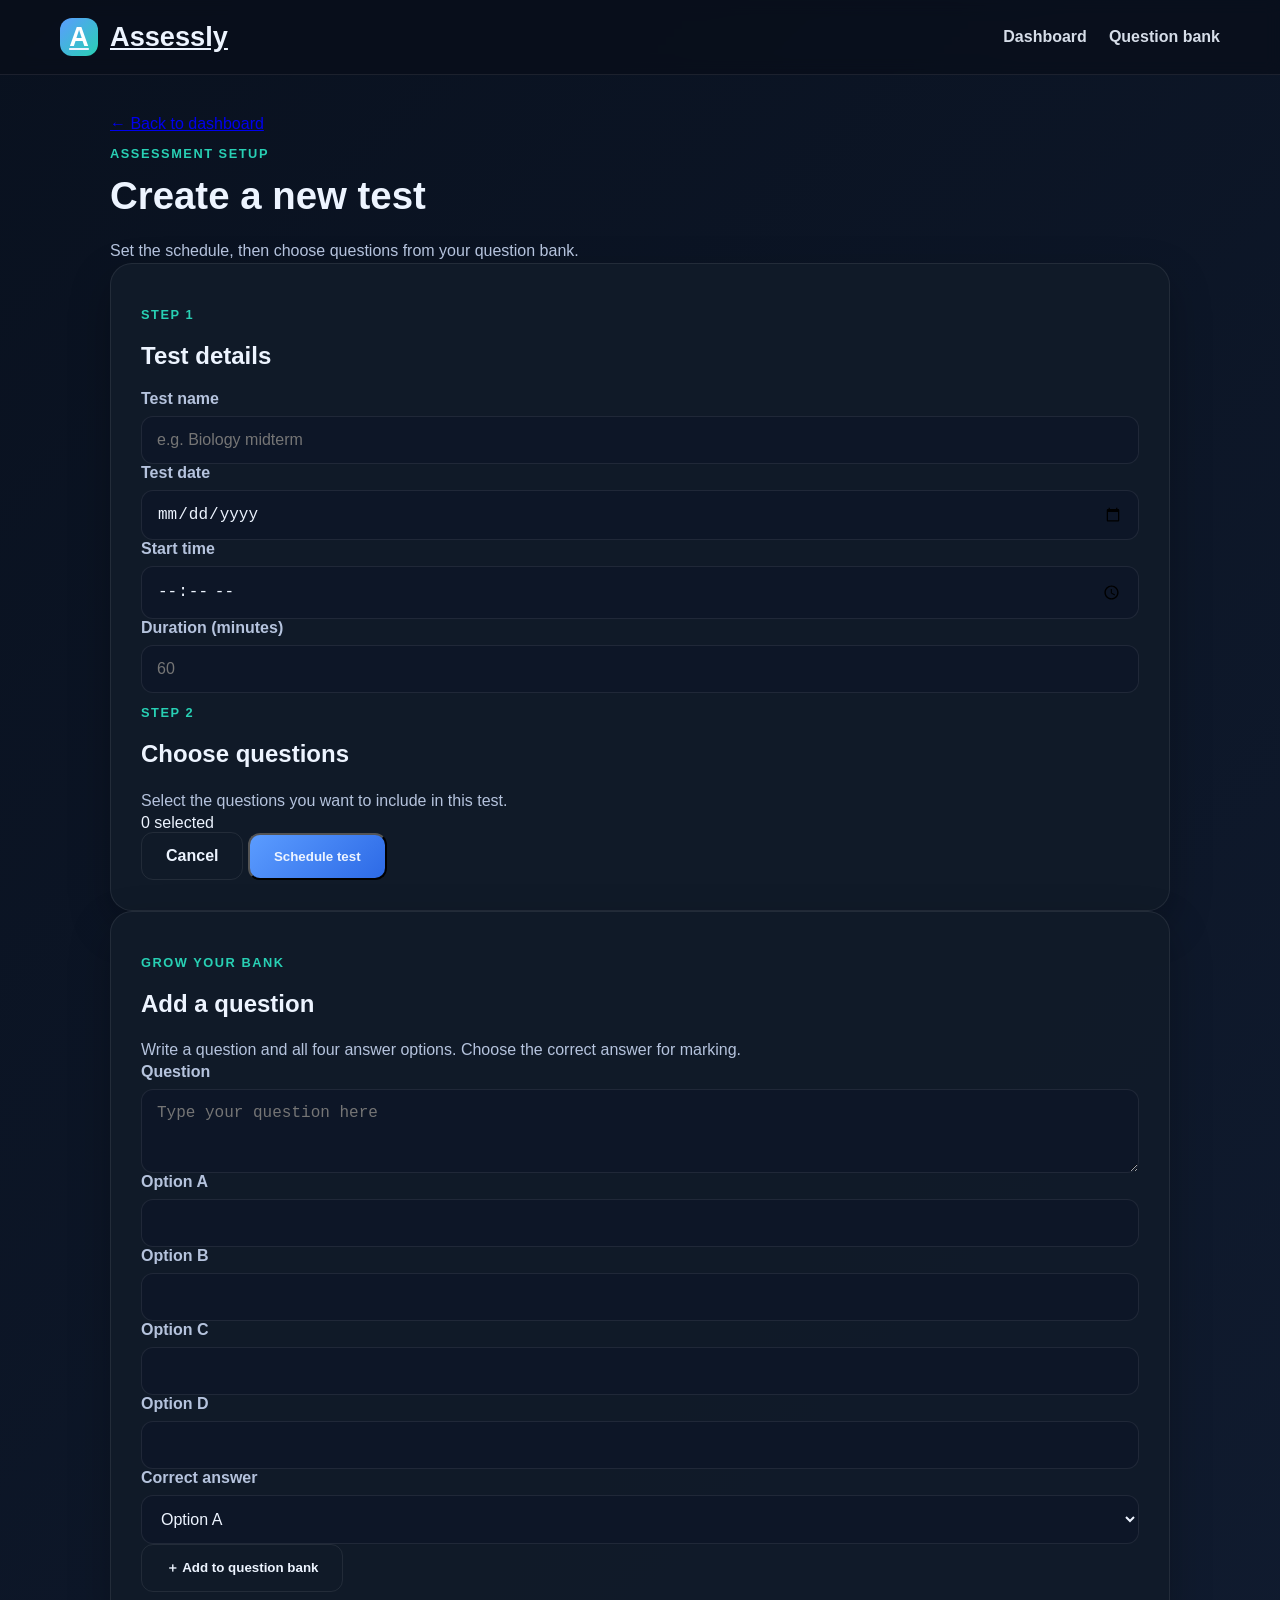
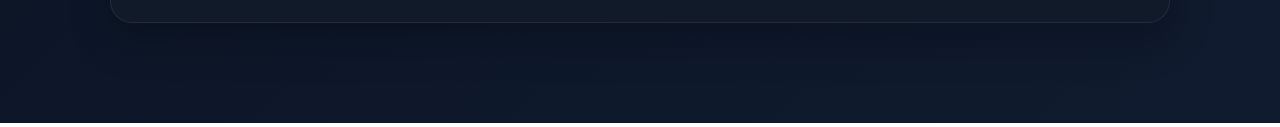
==== pages/create-test.html @ 14f6e6f9 "added scheduler and question bank" ====
<!DOCTYPE html>
<html lang="en">
  <head>
    <meta charset="UTF-8" />
    <meta name="viewport" content="width=device-width, initial-scale=1.0" />
    <title>Create a test | Assessly</title>
    <link rel="stylesheet" href="../style.css" />
    <script src="../script.js" defer></script>
  </head>
  <body data-page="create-test">
    <header class="topbar">
      <a class="brand" href="teacher-dashboard.html">
        <span class="brand-mark" aria-hidden="true">A</span>
        <span>Assessly</span>
      </a>
      <nav aria-label="Main navigation">
        <a href="teacher-dashboard.html">Dashboard</a>
        <a href="create-test.html" aria-current="page">Question bank</a>
      </nav>
    </header>

    <main class="page-shell">
      <a class="back-link" href="teacher-dashboard.html">← Back to dashboard</a>
      <div class="builder-heading">
        <div>
          <p class="eyebrow">Assessment setup</p>
          <h1 class="page-title">Create a new test</h1>
          <p class="muted-copy">Set the schedule, then choose questions from your question bank.</p>
        </div>
      </div>

      <p id="builder-message" class="message" role="status" aria-live="polite"></p>

      <form id="test-form" class="card test-form">
        <section aria-labelledby="schedule-title">
          <div class="section-heading compact-heading">
            <div>
              <p class="eyebrow">Step 1</p>
              <h2 id="schedule-title">Test details</h2>
            </div>
          </div>
          <div class="form-grid">
            <div class="input-group form-span">
              <label for="test-title">Test name</label>
              <input id="test-title" name="title" type="text" placeholder="e.g. Biology midterm" required maxlength="100" />
            </div>
            <div class="input-group">
              <label for="test-date">Test date</label>
              <input id="test-date" name="date" type="date" required />
            </div>
            <div class="input-group">
              <label for="test-time">Start time</label>
              <input id="test-time" name="time" type="time" required />
            </div>
            <div class="input-group">
              <label for="test-duration">Duration (minutes)</label>
              <input id="test-duration" name="duration" type="number" min="1" step="1" placeholder="60" required />
            </div>
          </div>
        </section>

        <section class="bank-section" aria-labelledby="bank-title">
          <div class="section-heading">
            <div>
              <p class="eyebrow">Step 2</p>
              <h2 id="bank-title">Choose questions</h2>
              <p class="muted-copy">Select the questions you want to include in this test.</p>
            </div>
            <span id="selected-count" class="selection-count" aria-live="polite">0 selected</span>
          </div>
          <div id="question-list" class="question-bank"></div>
          <p id="empty-bank" class="empty-state" hidden>Your question bank is empty. Add a question to get started.</p>
        </section>

        <div class="form-actions">
          <a class="btn btn-secondary" href="teacher-dashboard.html">Cancel</a>
          <button class="btn btn-primary" type="submit">Schedule test</button>
        </div>
      </form>

      <section class="card add-question-card" aria-labelledby="add-question-title">
        <div class="section-heading compact-heading">
          <div>
            <p class="eyebrow">Grow your bank</p>
            <h2 id="add-question-title">Add a question</h2>
            <p class="muted-copy">Write a question and all four answer options. Choose the correct answer for marking.</p>
          </div>
        </div>
        <form id="question-form" class="question-form">
          <div class="input-group">
            <label for="question-text">Question</label>
            <textarea id="question-text" name="question" rows="3" required maxlength="500" placeholder="Type your question here"></textarea>
          </div>
          <div class="form-grid option-grid">
            <div class="input-group">
              <label for="option-a">Option A</label>
              <input id="option-a" name="optionA" type="text" required maxlength="200" />
            </div>
            <div class="input-group">
              <label for="option-b">Option B</label>
              <input id="option-b" name="optionB" type="text" required maxlength="200" />
            </div>
            <div class="input-group">
              <label for="option-c">Option C</label>
              <input id="option-c" name="optionC" type="text" required maxlength="200" />
            </div>
            <div class="input-group">
              <label for="option-d">Option D</label>
              <input id="option-d" name="optionD" type="text" required maxlength="200" />
            </div>
          </div>
          <div class="question-form-footer">
            <div class="input-group correct-answer-field">
              <label for="correct-answer">Correct answer</label>
              <select id="correct-answer" name="correctAnswer" required>
                <option value="0">Option A</option>
                <option value="1">Option B</option>
                <option value="2">Option C</option>
                <option value="3">Option D</option>
              </select>
            </div>
            <button class="btn btn-secondary" type="submit">＋ Add to question bank</button>
          </div>
        </form>
      </section>
    </main>
  </body>
</html>
---- style.css ----
:root {
  --bg-1: #09111f;
  --bg-2: #101b2f;
  --panel: #121e30;
  --panel-2: #1c2d47;
  --card: #172842;
  --primary: #5b9cff;
  --primary-dark: #2d6ae6;
  --accent: #28d0b4;
  --text: #edf4ff;
  --muted: #b5c3dd;
  --success: #4ade80;
  --warning: #fbbc05;
  --danger: #ff5f7d;
  --border: rgba(255, 255, 255, 0.08);
  --shadow: rgba(0, 0, 0, 0.25);
}

* {
  box-sizing: border-box;
}

html {
  scroll-behavior: smooth;
}

body {
  margin: 0;
  font-family: Arial, Helvetica, sans-serif;
  background: linear-gradient(135deg, var(--bg-1), var(--bg-2));
  color: var(--text);
}

img {
  max-width: 100%;
  display: block;
}

.topbar {
  display: flex;
  justify-content: space-between;
  align-items: center;
  padding: 18px 60px;
  background: rgba(8, 14, 26, 0.75);
  border-bottom: 1px solid var(--border);
  position: sticky;
  top: 0;
  backdrop-filter: blur(8px);
}

.brand {
  display: flex;
  align-items: center;
  gap: 12px;
  font-size: 1.7rem;
  font-weight: 700;
  color: var(--text);
}

.brand-mark {
  width: 38px;
  height: 38px;
  display: flex;
  align-items: center;
  justify-content: center;
  border-radius: 12px;
  background: linear-gradient(135deg, var(--primary), var(--accent));
  color: white;
  font-weight: bold;
}

nav {
  display: flex;
  gap: 22px;
  flex-wrap: wrap;
}

nav a {
  color: var(--text);
  text-decoration: none;
  font-weight: 600;
  opacity: 0.9;
}

nav a:hover {
  opacity: 1;
  color: var(--accent);
}

.hero {
  max-width: 1200px;
  margin: 0 auto;
  min-height: calc(100vh - 80px);
  display: grid;
  grid-template-columns: 1.25fr 0.75fr;
  gap: 30px;
  align-items: center;
  padding: 60px 40px;
}

.hero-copy {
  padding: 20px 0;
}

.eyebrow {
  color: var(--accent);
  text-transform: uppercase;
  letter-spacing: 0.12em;
  font-size: 0.8rem;
  font-weight: bold;
}

.hero-copy h1 {
  font-size: clamp(2.7rem, 4vw, 5rem);
  margin: 12px 0 20px;
  line-height: 1.08;
}

.lead {
  font-size: 1.08rem;
  color: var(--muted);
  line-height: 1.8;
  max-width: 620px;
}

.cta-row,
.cta-group {
  display: flex;
  gap: 16px;
  flex-wrap: wrap;
  margin-top: 28px;
}

.btn {
  display: inline-block;
  text-decoration: none;
  color: var(--text);
  border-radius: 12px;
  padding: 14px 24px;
  font-weight: 700;
  transition:
    transform 0.2s ease,
    opacity 0.2s ease;
}

.btn:hover {
  transform: translateY(-2px);
  opacity: 0.95;
}

.btn-primary {
  background: linear-gradient(135deg, var(--primary), var(--primary-dark));
}

.btn-secondary {
  background: transparent;
  border: 1px solid var(--border);
}

.feature-list {
  margin-top: 30px;
  display: grid;
  gap: 16px;
}

.feature-list div {
  display: flex;
  align-items: center;
  gap: 12px;
  background: rgba(255, 255, 255, 0.02);
  border: 1px solid var(--border);
  border-radius: 12px;
  padding: 12px 16px;
}

.feature-list span {
  width: 24px;
  height: 24px;
  display: inline-flex;
  align-items: center;
  justify-content: center;
  border-radius: 50%;
  background: rgba(40, 208, 180, 0.12);
  color: var(--accent);
  font-weight: bold;
}

.feature-list p {
  margin: 0;
  color: var(--muted);
}

.hero-panel {
  background: rgba(18, 28, 45, 0.98);
  border: 1px solid var(--border);
  border-radius: 24px;
  padding: 28px;
  box-shadow: 0 20px 40px var(--shadow);
}

.hero-panel h2 {
  margin-top: 0;
  margin-bottom: 22px;
}

.stats-grid {
  display: grid;
  grid-template-columns: repeat(2, minmax(120px, 1fr));
  gap: 18px;
}

.stat-box {
  background: var(--panel-2);
  border: 1px solid var(--border);
  border-radius: 16px;
  padding: 20px 16px;
  display: flex;
  flex-direction: column;
  gap: 6px;
  text-align: center;
}

.stat-box strong {
  color: var(--accent);
  font-size: 1.7rem;
}

.stat-box span {
  color: var(--muted);
}

.page-shell {
  max-width: 1100px;
  margin: 40px auto;
  padding: 0 20px 60px;
}

.card {
  background: rgba(17, 27, 41, 0.98);
  border: 1px solid var(--border);
  border-radius: 22px;
  padding: 30px;
  box-shadow: 0 16px 40px var(--shadow);
}

.page-title {
  margin-top: 0;
  margin-bottom: 20px;
  font-size: clamp(2rem, 3vw, 2.8rem);
}

.form-box {
  max-width: 520px;
  margin: 0 auto;
  display: grid;
  gap: 18px;
}

.input-group {
  display: grid;
  gap: 8px;
}

.input-group label {
  color: var(--muted);
  font-weight: 700;
}

.input-group input,
.input-group select,
textarea {
  width: 100%;
  padding: 14px 15px;
  border-radius: 12px;
  border: 1px solid var(--border);
  background: #0d1627;
  color: var(--text);
  font-size: 1rem;
}

.exam-card {
  display: grid;
  gap: 18px;
}

.question {
  background: var(--panel-2);
  border: 1px solid var(--border);
  border-radius: 16px;
  padding: 18px 20px;
}

.question h3 {
  margin-top: 0;
  margin-bottom: 12px;
  font-size: 1.05rem;
}

.options {
  display: grid;
  gap: 12px;
}

.option {
  display: flex;
  align-items: center;
  gap: 10px;
  background: rgba(255, 255, 255, 0.03);
  border-radius: 12px;
  padding: 10px 12px;
}

.result-box {
  display: flex;
  justify-content: space-between;
  align-items: center;
  gap: 12px;
  background: #1a2d45;
  border: 1px solid var(--border);
  border-radius: 16px;
  padding: 26px 24px;
  margin-top: 24px;
}

.status-pass {
  color: var(--success);
  font-weight: 700;
}

.status-fail {
  color: var(--danger);
  font-weight: 700;
}

@media (max-width: 800px) {
  .topbar {
    padding: 18px 20px;
    flex-direction: column;
    gap: 14px;
  }

  .hero {
    grid-template-columns: 1fr;
    padding: 40px 20px;
  }

  .brand {
    font-size: 1.4rem;
  }
}

.exam-heading {
  display: flex;
  justify-content: space-between;
  align-items: end;
  gap: 24px;
  margin-bottom: 24px;
}

.exam-heading .page-title {
  margin-bottom: 0;
}

.exam-instructions {
  max-width: 390px;
  color: var(--muted);
  line-height: 1.6;
}

.exam-layout {
  display: grid;
  grid-template-columns: minmax(0, 1fr) 260px;
  align-items: start;
  gap: 24px;
}

.exam-card {
  display: grid;
  gap: 18px;
}

.question h2 {
  margin-top: 0;
  margin-bottom: 14px;
  font-size: 1.05rem;
}

.question-sidebar {
  position: sticky;
  top: 24px;
  padding: 22px;
}

.question-sidebar h2 {
  margin: 0;
  font-size: 1.2rem;
}

.attempted-count {
  color: var(--muted);
}

.question-legend {
  display: grid;
  gap: 9px;
  margin: 18px 0;
  color: var(--muted);
  font-size: 0.88rem;
}

.question-legend span {
  display: flex;
  align-items: center;
  gap: 8px;
}

.legend-dot {
  width: 10px;
  height: 10px;
  border-radius: 50%;
  background: #627087;
}

.legend-dot.attempted {
  background: var(--accent);
}

.legend-dot.review {
  background: var(--warning);
}

.question-navigation {
  display: grid;
  grid-template-columns: repeat(4, minmax(36px, 1fr));
  gap: 10px;
}

.question-nav-item {
  display: grid;
  place-items: center;
  min-height: 40px;
  border: 1px solid var(--border);
  border-radius: 10px;
  color: var(--text);
  text-decoration: none;
  font-weight: 700;
  background: var(--panel-2);
}

.question-nav-item.is-attempted {
  background: rgba(40, 208, 180, 0.2);
  border-color: var(--accent);
}

.question-nav-item.is-review {
  box-shadow: inset 0 -3px var(--warning);
}

.finish-button {
  width: 100%;
  margin-top: 22px;
  border: 0;
  cursor: pointer;
  font: inherit;
}

.review-button {
  margin-top: 16px;
  padding: 10px 14px;
  cursor: pointer;
  font: inherit;
}

.review-button[aria-pressed="true"] {
  color: var(--warning);
  border-color: var(--warning);
}

.answer-review {
  display: grid;
  gap: 16px;
  margin-top: 24px;
}

.result-question p {
  color: var(--muted);
  margin: 8px 0;
}

.review-label {
  display: inline-block;
  margin-top: 8px;
  color: var(--warning);
  font-weight: 700;
}

@media (max-width: 800px) {
  .exam-heading {
    display: block;
  }

  .exam-instructions {
    margin-bottom: 0;
  }

  .exam-layout {
    grid-template-columns: 1fr;
  }

  .question-sidebar {
    position: static;
    grid-row: 1;
  }
}

.muted-copy {
  color: var(--muted);
  line-height: 1.6;
  margin: 0;
}

.status-pill {
  border-radius: 999px;
  display: inline-block;
  font-size: 0.8rem;
  font-weight: 700;
  padding: 6px 10px;
  white-space: nowrap;
}

.status-available,
.status-in-progress {
  background: rgba(40, 208, 180, 0.12);
  color: var(--accent);
}

.status-upcoming {
  background: rgba(91, 156, 255, 0.14);
  color: #9dc4ff;
}

.status-completed {
  background: rgba(74, 222, 128, 0.12);
  color: var(--success);
}

.status-expired,
.status-unavailable {
  background: rgba(255, 95, 125, 0.12);
  color: var(--danger);
}

.empty-state {
  background: rgba(255, 255, 255, 0.025);
  border: 1px dashed var(--border);
  border-radius: 14px;
  color: var(--muted);
  margin: 0;
  padding: 22px;
  text-align: center;
}

.message {
  margin: 0 0 16px;
}

.message:empty {
  display: none;
}

.message-error {
  color: var(--danger);
  font-weight: 700;
}

.message-success {
  color: var(--success);
  font-weight: 700;
}

.exam-picker {
  max-width: 860px;
  margin: 40px auto;
}

.exam-picker .page-title {
  margin-bottom: 10px;
}

.portal-list {
  display: grid;
  gap: 12px;
  margin-top: 20px;
}

.portal-entry {
  align-items: center;
  background: rgba(255, 255, 255, 0.025);
  border: 1px solid var(--border);
  border-radius: 14px;
  display: grid;
  gap: 16px;
  grid-template-columns: minmax(0, 1fr) auto auto;
  padding: 16px 18px;
}

.portal-entry h3 {
  font-size: 1rem;
  margin: 0 0 6px;
}

.portal-entry p {
  color: var(--muted);
  line-height: 1.5;
  margin: 0;
}

.portal-entry-action {
  padding: 10px 16px;
  text-align: center;
  white-space: nowrap;
}

.portal-results-section {
  border-top: 1px solid var(--border);
  margin-top: 28px;
  padding-top: 24px;
}

.portal-results-section h2 {
  font-size: 1.25rem;
  margin: 0;
}

.exam-heading {
  align-items: flex-start;
}

.exam-heading-aside {
  display: grid;
  gap: 12px;
  justify-items: end;
  max-width: 360px;
}

.exam-instructions {
  margin: 0;
}

.exam-timer {
  align-items: flex-end;
  background: var(--panel-2);
  border: 1px solid var(--border);
  border-radius: 14px;
  display: flex;
  flex-direction: column;
  min-width: 176px;
  padding: 12px 18px;
}

.timer-label {
  color: var(--muted);
  font-size: 0.8rem;
  font-weight: 700;
}

.exam-timer strong {
  color: var(--accent);
  font-size: 1.55rem;
  font-variant-numeric: tabular-nums;
  letter-spacing: 0.04em;
}

.exam-timer.timer-warning {
  border-color: var(--danger);
}

.exam-timer.timer-warning strong {
  color: var(--danger);
}

.exam-message {
  margin-bottom: 18px;
}

.finish-button:disabled {
  cursor: not-allowed;
  opacity: 0.55;
  transform: none;
}

.result-question h2 {
  margin-top: 0;
  margin-bottom: 14px;
  font-size: 1.05rem;
}

@media (max-width: 800px) {
  .exam-heading-aside {
    align-items: flex-start;
    justify-items: start;
    max-width: none;
    margin-top: 16px;
  }

  .exam-timer {
    align-items: flex-start;
  }

  .portal-entry {
    align-items: flex-start;
    grid-template-columns: minmax(0, 1fr) auto;
  }

  .portal-entry-action {
    grid-column: 1 / -1;
  }
}

@media (max-width: 520px) {
  .exam-picker {
    padding: 22px 18px;
  }

  .portal-entry {
    grid-template-columns: 1fr;
  }

  .portal-entry-action {
    grid-column: auto;
  }
}
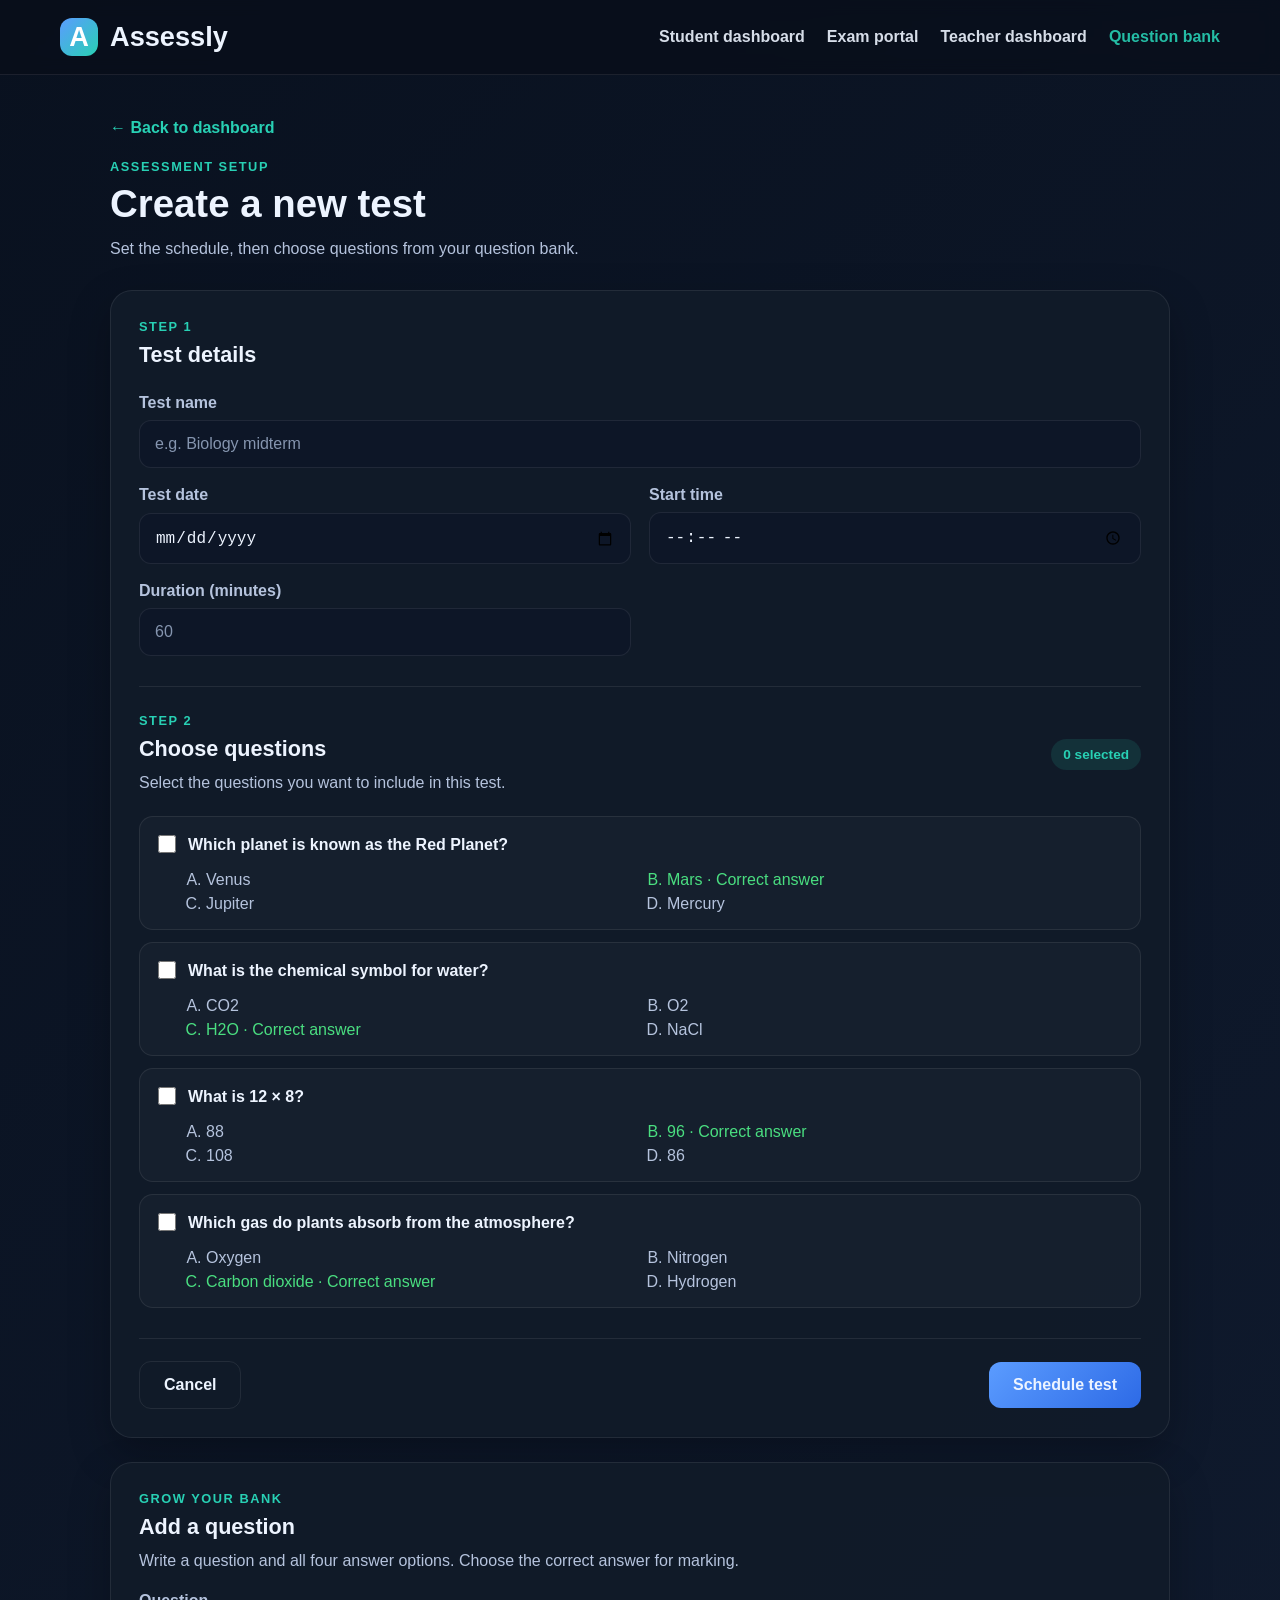
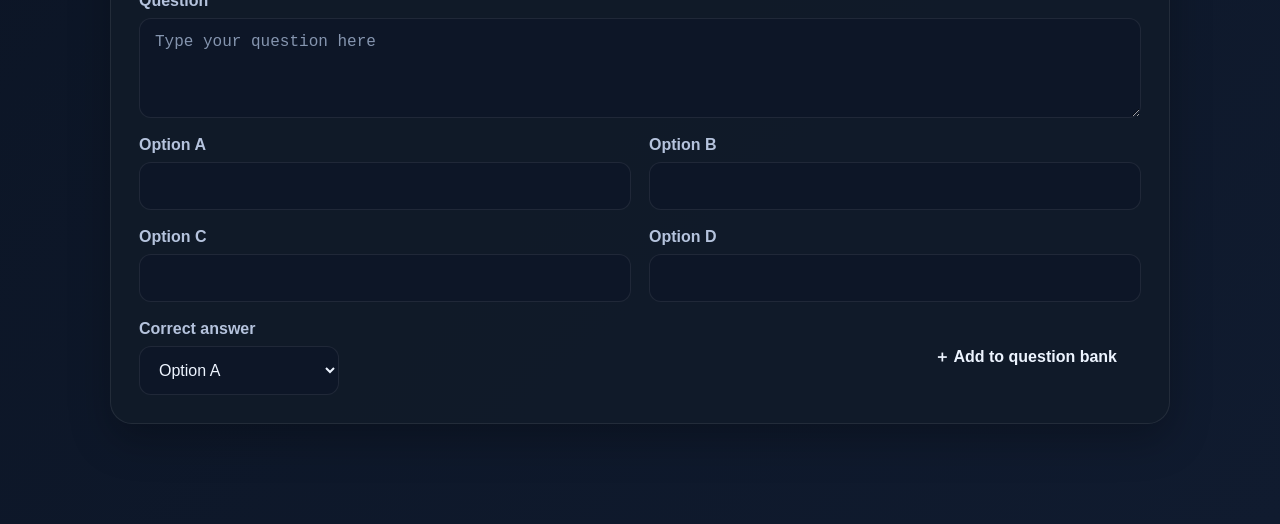
==== commit 9dbd02ff: "navigation:" ====
--- a/pages/create-test.html
+++ b/pages/create-test.html
@@ -4,8 +4,8 @@
     <meta charset="UTF-8" />
     <meta name="viewport" content="width=device-width, initial-scale=1.0" />
     <title>Create a test | Assessly</title>
-    <link rel="stylesheet" href="../style.css" />
-    <script src="../script.js" defer></script>
+    <link rel="stylesheet" href="../teacher.css" />
+    <script src="../teacher.js" defer></script>
   </head>
   <body data-page="create-test">
     <header class="topbar">
@@ -14,7 +14,9 @@
         <span>Assessly</span>
       </a>
       <nav aria-label="Main navigation">
-        <a href="teacher-dashboard.html">Dashboard</a>
+        <a href="student-dashboard.html">Student dashboard</a>
+        <a href="exam.html">Exam portal</a>
+        <a href="teacher-dashboard.html">Teacher dashboard</a>
         <a href="create-test.html" aria-current="page">Question bank</a>
       </nav>
     </header>
--- a/teacher.css
+++ b/teacher.css
@@ -0,0 +1,1121 @@
+:root {
+  --bg-1: #09111f;
+  --bg-2: #101b2f;
+  --panel: #121e30;
+  --panel-2: #1c2d47;
+  --card: #172842;
+  --primary: #5b9cff;
+  --primary-dark: #2d6ae6;
+  --accent: #28d0b4;
+  --text: #edf4ff;
+  --muted: #b5c3dd;
+  --success: #4ade80;
+  --warning: #fbbc05;
+  --danger: #ff5f7d;
+  --border: rgba(255, 255, 255, 0.08);
+  --shadow: rgba(0, 0, 0, 0.25);
+}
+
+* {
+  box-sizing: border-box;
+}
+
+html {
+  scroll-behavior: smooth;
+}
+
+body {
+  margin: 0;
+  font-family: Arial, Helvetica, sans-serif;
+  background: linear-gradient(135deg, var(--bg-1), var(--bg-2));
+  color: var(--text);
+}
+
+img {
+  max-width: 100%;
+  display: block;
+}
+
+.topbar {
+  display: flex;
+  justify-content: space-between;
+  align-items: center;
+  padding: 18px 60px;
+  background: rgba(8, 14, 26, 0.75);
+  border-bottom: 1px solid var(--border);
+  position: sticky;
+  top: 0;
+  backdrop-filter: blur(8px);
+}
+
+.brand {
+  display: flex;
+  align-items: center;
+  gap: 12px;
+  font-size: 1.7rem;
+  font-weight: 700;
+  color: var(--text);
+}
+
+.brand-mark {
+  width: 38px;
+  height: 38px;
+  display: flex;
+  align-items: center;
+  justify-content: center;
+  border-radius: 12px;
+  background: linear-gradient(135deg, var(--primary), var(--accent));
+  color: white;
+  font-weight: bold;
+}
+
+nav {
+  display: flex;
+  gap: 22px;
+  flex-wrap: wrap;
+}
+
+nav a {
+  color: var(--text);
+  text-decoration: none;
+  font-weight: 600;
+  opacity: 0.9;
+}
+
+nav a:hover {
+  opacity: 1;
+  color: var(--accent);
+}
+
+.hero {
+  max-width: 1200px;
+  margin: 0 auto;
+  min-height: calc(100vh - 80px);
+  display: grid;
+  grid-template-columns: 1.25fr 0.75fr;
+  gap: 30px;
+  align-items: center;
+  padding: 60px 40px;
+}
+
+.hero-copy {
+  padding: 20px 0;
+}
+
+.eyebrow {
+  color: var(--accent);
+  text-transform: uppercase;
+  letter-spacing: 0.12em;
+  font-size: 0.8rem;
+  font-weight: bold;
+}
+
+.hero-copy h1 {
+  font-size: clamp(2.7rem, 4vw, 5rem);
+  margin: 12px 0 20px;
+  line-height: 1.08;
+}
+
+.lead {
+  font-size: 1.08rem;
+  color: var(--muted);
+  line-height: 1.8;
+  max-width: 620px;
+}
+
+.cta-row,
+.cta-group {
+  display: flex;
+  gap: 16px;
+  flex-wrap: wrap;
+  margin-top: 28px;
+}
+
+.btn {
+  display: inline-block;
+  text-decoration: none;
+  color: var(--text);
+  border-radius: 12px;
+  padding: 14px 24px;
+  font-weight: 700;
+  transition:
+    transform 0.2s ease,
+    opacity 0.2s ease;
+}
+
+.btn:hover {
+  transform: translateY(-2px);
+  opacity: 0.95;
+}
+
+.btn-primary {
+  background: linear-gradient(135deg, var(--primary), var(--primary-dark));
+}
+
+.btn-secondary {
+  background: transparent;
+  border: 1px solid var(--border);
+}
+
+.feature-list {
+  margin-top: 30px;
+  display: grid;
+  gap: 16px;
+}
+
+.feature-list div {
+  display: flex;
+  align-items: center;
+  gap: 12px;
+  background: rgba(255, 255, 255, 0.02);
+  border: 1px solid var(--border);
+  border-radius: 12px;
+  padding: 12px 16px;
+}
+
+.feature-list span {
+  width: 24px;
+  height: 24px;
+  display: inline-flex;
+  align-items: center;
+  justify-content: center;
+  border-radius: 50%;
+  background: rgba(40, 208, 180, 0.12);
+  color: var(--accent);
+  font-weight: bold;
+}
+
+.feature-list p {
+  margin: 0;
+  color: var(--muted);
+}
+
+.hero-panel {
+  background: rgba(18, 28, 45, 0.98);
+  border: 1px solid var(--border);
+  border-radius: 24px;
+  padding: 28px;
+  box-shadow: 0 20px 40px var(--shadow);
+}
+
+.hero-panel h2 {
+  margin-top: 0;
+  margin-bottom: 22px;
+}
+
+.stats-grid {
+  display: grid;
+  grid-template-columns: repeat(2, minmax(120px, 1fr));
+  gap: 18px;
+}
+
+.stat-box {
+  background: var(--panel-2);
+  border: 1px solid var(--border);
+  border-radius: 16px;
+  padding: 20px 16px;
+  display: flex;
+  flex-direction: column;
+  gap: 6px;
+  text-align: center;
+}
+
+.stat-box strong {
+  color: var(--accent);
+  font-size: 1.7rem;
+}
+
+.stat-box span {
+  color: var(--muted);
+}
+
+.page-shell {
+  max-width: 1100px;
+  margin: 40px auto;
+  padding: 0 20px 60px;
+}
+
+.card {
+  background: rgba(17, 27, 41, 0.98);
+  border: 1px solid var(--border);
+  border-radius: 22px;
+  padding: 30px;
+  box-shadow: 0 16px 40px var(--shadow);
+}
+
+.page-title {
+  margin-top: 0;
+  margin-bottom: 20px;
+  font-size: clamp(2rem, 3vw, 2.8rem);
+}
+
+.form-box {
+  max-width: 520px;
+  margin: 0 auto;
+  display: grid;
+  gap: 18px;
+}
+
+.input-group {
+  display: grid;
+  gap: 8px;
+}
+
+.input-group label {
+  color: var(--muted);
+  font-weight: 700;
+}
+
+.input-group input,
+.input-group select,
+textarea {
+  width: 100%;
+  padding: 14px 15px;
+  border-radius: 12px;
+  border: 1px solid var(--border);
+  background: #0d1627;
+  color: var(--text);
+  font-size: 1rem;
+}
+
+<<<<<<<< HEAD:exam.css
+========
+input:focus-visible,
+select:focus-visible,
+textarea:focus-visible,
+.btn:focus-visible {
+  outline: 3px solid var(--accent);
+  outline-offset: 3px;
+}
+
+.form-box #message {
+  margin: 0;
+  color: var(--danger);
+  font-weight: 700;
+}
+
+.form-box #message:empty {
+  display: none;
+}
+
+.form-box [role="note"] {
+  margin: 0;
+  color: var(--muted);
+  font-size: 0.9rem;
+}
+
+button.btn {
+  border: 0;
+  font: inherit;
+  font-weight: 700;
+  cursor: pointer;
+}
+
+.dashboard-grid {
+  display: grid;
+  grid-template-columns: repeat(auto-fit, minmax(220px, 1fr));
+  gap: 20px;
+  margin-top: 24px;
+}
+
+.metric {
+  background: var(--panel-2);
+  border: 1px solid var(--border);
+  border-radius: 16px;
+  padding: 24px;
+}
+
+.metric h3 {
+  margin: 0 0 8px;
+  font-size: 0.9rem;
+  color: var(--muted);
+}
+
+.metric p {
+  margin: 0;
+  font-size: 2rem;
+  font-weight: 700;
+}
+
+>>>>>>>> origin/dev:teacher.css
+.exam-card {
+  display: grid;
+  gap: 18px;
+}
+
+.question {
+  background: var(--panel-2);
+  border: 1px solid var(--border);
+  border-radius: 16px;
+  padding: 18px 20px;
+}
+
+.question h3 {
+  margin-top: 0;
+  margin-bottom: 12px;
+  font-size: 1.05rem;
+}
+
+.options {
+  display: grid;
+  gap: 12px;
+}
+
+.option {
+  display: flex;
+  align-items: center;
+  gap: 10px;
+  background: rgba(255, 255, 255, 0.03);
+  border-radius: 12px;
+  padding: 10px 12px;
+}
+
+.result-box {
+  display: flex;
+  justify-content: space-between;
+  align-items: center;
+  gap: 12px;
+  background: #1a2d45;
+  border: 1px solid var(--border);
+  border-radius: 16px;
+  padding: 26px 24px;
+  margin-top: 24px;
+}
+
+.status-pass {
+  color: var(--success);
+  font-weight: 700;
+}
+
+.status-fail {
+  color: var(--danger);
+  font-weight: 700;
+}
+
+.topbar {
+  z-index: 2;
+}
+
+.topbar .brand {
+  text-decoration: none;
+}
+
+.topbar nav a[aria-current="page"] {
+  color: var(--accent);
+}
+
+.dashboard-heading,
+.builder-heading {
+  display: flex;
+  justify-content: space-between;
+  align-items: center;
+  gap: 24px;
+  margin-bottom: 28px;
+}
+
+.dashboard-heading .page-title,
+.builder-heading .page-title {
+  margin-bottom: 10px;
+}
+
+.dashboard-heading .eyebrow,
+.builder-heading .eyebrow,
+.section-heading .eyebrow {
+  margin: 0 0 8px;
+}
+
+.muted-copy {
+  color: var(--muted);
+  line-height: 1.6;
+  margin: 0;
+}
+
+.dashboard-summary {
+  margin: 0 0 28px;
+}
+
+.dashboard-summary .metric {
+  padding: 20px 24px;
+}
+
+.dashboard-summary .metric h2 {
+  margin: 0 0 8px;
+  color: var(--muted);
+  font-size: 0.9rem;
+  font-weight: 600;
+}
+
+.dashboard-summary .metric p {
+  color: var(--text);
+}
+
+.records-card,
+.test-form,
+.add-question-card {
+  padding: 28px;
+}
+
+.section-heading {
+  display: flex;
+  justify-content: space-between;
+  align-items: center;
+  gap: 18px;
+  margin-bottom: 20px;
+}
+
+.section-heading h2 {
+  margin: 0 0 8px;
+  font-size: 1.35rem;
+}
+
+.section-heading .muted-copy {
+  margin-top: 6px;
+}
+
+.compact-heading {
+  margin-bottom: 18px;
+}
+
+.text-link,
+.back-link {
+  color: var(--accent);
+  font-weight: 700;
+  text-decoration: none;
+}
+
+.text-link:hover,
+.back-link:hover {
+  text-decoration: underline;
+}
+
+.back-link {
+  display: inline-block;
+  margin: 4px 0 22px;
+}
+
+.records-table {
+  border-collapse: collapse;
+  min-width: 650px;
+  text-align: left;
+  width: 100%;
+}
+
+.records-table th,
+.records-table td {
+  border-bottom: 1px solid var(--border);
+  padding: 16px 12px;
+}
+
+.records-table thead th {
+  color: var(--muted);
+  font-size: 0.8rem;
+  font-weight: 700;
+  text-transform: uppercase;
+}
+
+.records-table tbody th {
+  font-size: 0.95rem;
+}
+
+.records-table tbody td {
+  color: var(--muted);
+}
+
+.table-wrap {
+  overflow-x: auto;
+}
+
+.status-pill {
+  border-radius: 999px;
+  display: inline-block;
+  font-size: 0.8rem;
+  font-weight: 700;
+  padding: 6px 10px;
+}
+
+.status-upcoming {
+  background: rgba(91, 156, 255, 0.14);
+  color: #9dc4ff;
+}
+
+.status-completed {
+  background: rgba(74, 222, 128, 0.12);
+  color: var(--success);
+}
+
+.empty-state {
+  background: rgba(255, 255, 255, 0.025);
+  border: 1px dashed var(--border);
+  border-radius: 14px;
+  color: var(--muted);
+  margin: 0;
+  padding: 22px;
+  text-align: center;
+}
+
+.message {
+  margin: 0 0 16px;
+}
+
+.message:empty {
+  display: none;
+}
+
+.message-error {
+  color: var(--danger);
+  font-weight: 700;
+}
+
+.message-success {
+  color: var(--success);
+  font-weight: 700;
+}
+
+.test-form {
+  display: grid;
+  gap: 30px;
+}
+
+.form-grid {
+  display: grid;
+  grid-template-columns: repeat(2, minmax(0, 1fr));
+  gap: 18px;
+}
+
+.form-span {
+  grid-column: 1 / -1;
+}
+
+.input-group textarea {
+  resize: vertical;
+  min-height: 100px;
+}
+
+.input-group input::placeholder,
+.input-group textarea::placeholder {
+  color: #8595af;
+}
+
+.bank-section {
+  border-top: 1px solid var(--border);
+  padding-top: 26px;
+}
+
+.selection-count {
+  background: rgba(40, 208, 180, 0.12);
+  border-radius: 999px;
+  color: var(--accent);
+  font-size: 0.85rem;
+  font-weight: 700;
+  padding: 8px 12px;
+  white-space: nowrap;
+}
+
+.question-bank {
+  display: grid;
+  gap: 12px;
+}
+
+.bank-question {
+  background: rgba(255, 255, 255, 0.025);
+  border: 1px solid var(--border);
+  border-radius: 14px;
+  padding: 16px 18px;
+}
+
+.question-select {
+  align-items: flex-start;
+  cursor: pointer;
+  display: flex;
+  gap: 12px;
+  line-height: 1.5;
+}
+
+.question-select input {
+  accent-color: var(--accent);
+  flex: 0 0 auto;
+  height: 18px;
+  margin: 2px 0 0;
+  width: 18px;
+}
+
+.bank-question-text {
+  font-weight: 700;
+}
+
+.bank-options {
+  color: var(--muted);
+  display: grid;
+  gap: 6px;
+  grid-template-columns: repeat(2, minmax(0, 1fr));
+  margin: 14px 0 0 30px;
+  padding-left: 18px;
+}
+
+.correct-option {
+  color: var(--success);
+}
+
+.form-actions,
+.question-form-footer {
+  align-items: center;
+  display: flex;
+  justify-content: space-between;
+  gap: 16px;
+}
+
+.form-actions {
+  border-top: 1px solid var(--border);
+  padding-top: 22px;
+}
+
+.add-question-card {
+  margin-top: 24px;
+}
+
+.question-form {
+  display: grid;
+  gap: 18px;
+}
+
+.correct-answer-field {
+  min-width: 200px;
+}
+
+@media (max-width: 800px) {
+  .dashboard-heading,
+  .builder-heading {
+    align-items: flex-start;
+    flex-direction: column;
+  }
+
+  .records-card,
+  .test-form,
+  .add-question-card {
+    padding: 22px 18px;
+  }
+}
+
+@media (max-width: 560px) {
+  .form-grid,
+  .bank-options {
+    grid-template-columns: 1fr;
+  }
+
+  .section-heading,
+  .question-form-footer {
+    align-items: flex-start;
+    flex-direction: column;
+  }
+
+  .form-actions {
+    justify-content: flex-start;
+  }
+
+  .records-card .section-heading {
+    align-items: flex-start;
+  }
+
+  .bank-options {
+    margin-left: 24px;
+  }
+}
+
+@media (max-width: 800px) {
+  .topbar {
+    padding: 18px 20px;
+    flex-direction: column;
+    gap: 14px;
+  }
+
+  .hero {
+    grid-template-columns: 1fr;
+    padding: 40px 20px;
+  }
+
+  .brand {
+    font-size: 1.4rem;
+  }
+}
+
+.exam-heading {
+  display: flex;
+  justify-content: space-between;
+  align-items: end;
+  gap: 24px;
+  margin-bottom: 24px;
+}
+
+.exam-heading .page-title {
+  margin-bottom: 0;
+}
+
+.exam-instructions {
+  max-width: 390px;
+  color: var(--muted);
+  line-height: 1.6;
+}
+
+.exam-layout {
+  display: grid;
+  grid-template-columns: minmax(0, 1fr) 260px;
+  align-items: start;
+  gap: 24px;
+}
+
+.exam-card {
+  display: grid;
+  gap: 18px;
+}
+
+.question h2 {
+  margin-top: 0;
+  margin-bottom: 14px;
+  font-size: 1.05rem;
+}
+
+.question-sidebar {
+  position: sticky;
+  top: 24px;
+  padding: 22px;
+}
+
+.question-sidebar h2 {
+  margin: 0;
+  font-size: 1.2rem;
+}
+
+.attempted-count {
+  color: var(--muted);
+}
+
+.question-legend {
+  display: grid;
+  gap: 9px;
+  margin: 18px 0;
+  color: var(--muted);
+  font-size: 0.88rem;
+}
+
+.question-legend span {
+  display: flex;
+  align-items: center;
+  gap: 8px;
+}
+
+.legend-dot {
+  width: 10px;
+  height: 10px;
+  border-radius: 50%;
+  background: #627087;
+}
+
+.legend-dot.attempted {
+  background: var(--accent);
+}
+
+.legend-dot.review {
+  background: var(--warning);
+}
+
+.question-navigation {
+  display: grid;
+  grid-template-columns: repeat(4, minmax(36px, 1fr));
+  gap: 10px;
+}
+
+.question-nav-item {
+  display: grid;
+  place-items: center;
+  min-height: 40px;
+  border: 1px solid var(--border);
+  border-radius: 10px;
+  color: var(--text);
+  text-decoration: none;
+  font-weight: 700;
+  background: var(--panel-2);
+}
+
+.question-nav-item.is-attempted {
+  background: rgba(40, 208, 180, 0.2);
+  border-color: var(--accent);
+}
+
+.question-nav-item.is-review {
+  box-shadow: inset 0 -3px var(--warning);
+}
+
+.finish-button {
+  width: 100%;
+  margin-top: 22px;
+  border: 0;
+  cursor: pointer;
+  font: inherit;
+}
+
+.review-button {
+  margin-top: 16px;
+  padding: 10px 14px;
+  cursor: pointer;
+  font: inherit;
+}
+
+.review-button[aria-pressed="true"] {
+  color: var(--warning);
+  border-color: var(--warning);
+}
+
+.answer-review {
+  display: grid;
+  gap: 16px;
+  margin-top: 24px;
+}
+
+.result-question p {
+  color: var(--muted);
+  margin: 8px 0;
+}
+
+.review-label {
+  display: inline-block;
+  margin-top: 8px;
+  color: var(--warning);
+  font-weight: 700;
+}
+
+@media (max-width: 800px) {
+  .exam-heading {
+    display: block;
+  }
+
+  .exam-instructions {
+    margin-bottom: 0;
+  }
+
+  .exam-layout {
+    grid-template-columns: 1fr;
+  }
+
+  .question-sidebar {
+    position: static;
+    grid-row: 1;
+  }
+}
+
+.muted-copy {
+  color: var(--muted);
+  line-height: 1.6;
+  margin: 0;
+}
+
+.status-pill {
+  border-radius: 999px;
+  display: inline-block;
+  font-size: 0.8rem;
+  font-weight: 700;
+  padding: 6px 10px;
+  white-space: nowrap;
+}
+
+.status-available,
+.status-in-progress {
+  background: rgba(40, 208, 180, 0.12);
+  color: var(--accent);
+}
+
+.status-upcoming {
+  background: rgba(91, 156, 255, 0.14);
+  color: #9dc4ff;
+}
+
+.status-completed {
+  background: rgba(74, 222, 128, 0.12);
+  color: var(--success);
+}
+
+.status-expired,
+.status-unavailable {
+  background: rgba(255, 95, 125, 0.12);
+  color: var(--danger);
+}
+
+.empty-state {
+  background: rgba(255, 255, 255, 0.025);
+  border: 1px dashed var(--border);
+  border-radius: 14px;
+  color: var(--muted);
+  margin: 0;
+  padding: 22px;
+  text-align: center;
+}
+
+.message {
+  margin: 0 0 16px;
+}
+
+.message:empty {
+  display: none;
+}
+
+.message-error {
+  color: var(--danger);
+  font-weight: 700;
+}
+
+.message-success {
+  color: var(--success);
+  font-weight: 700;
+}
+
+.exam-picker {
+  max-width: 860px;
+  margin: 40px auto;
+}
+
+.exam-picker .page-title {
+  margin-bottom: 10px;
+}
+
+.portal-list {
+  display: grid;
+  gap: 12px;
+  margin-top: 20px;
+}
+
+.portal-entry {
+  align-items: center;
+  background: rgba(255, 255, 255, 0.025);
+  border: 1px solid var(--border);
+  border-radius: 14px;
+  display: grid;
+  gap: 16px;
+  grid-template-columns: minmax(0, 1fr) auto auto;
+  padding: 16px 18px;
+}
+
+.portal-entry h3 {
+  font-size: 1rem;
+  margin: 0 0 6px;
+}
+
+.portal-entry p {
+  color: var(--muted);
+  line-height: 1.5;
+  margin: 0;
+}
+
+.portal-entry-action {
+  padding: 10px 16px;
+  text-align: center;
+  white-space: nowrap;
+}
+
+.portal-results-section {
+  border-top: 1px solid var(--border);
+  margin-top: 28px;
+  padding-top: 24px;
+}
+
+.portal-results-section h2 {
+  font-size: 1.25rem;
+  margin: 0;
+}
+
+.exam-heading {
+  align-items: flex-start;
+}
+
+.exam-heading-aside {
+  display: grid;
+  gap: 12px;
+  justify-items: end;
+  max-width: 360px;
+}
+
+.exam-instructions {
+  margin: 0;
+}
+
+.exam-timer {
+  align-items: flex-end;
+  background: var(--panel-2);
+  border: 1px solid var(--border);
+  border-radius: 14px;
+  display: flex;
+  flex-direction: column;
+  min-width: 176px;
+  padding: 12px 18px;
+}
+
+.timer-label {
+  color: var(--muted);
+  font-size: 0.8rem;
+  font-weight: 700;
+}
+
+.exam-timer strong {
+  color: var(--accent);
+  font-size: 1.55rem;
+  font-variant-numeric: tabular-nums;
+  letter-spacing: 0.04em;
+}
+
+.exam-timer.timer-warning {
+  border-color: var(--danger);
+}
+
+.exam-timer.timer-warning strong {
+  color: var(--danger);
+}
+
+.exam-message {
+  margin-bottom: 18px;
+}
+
+.finish-button:disabled {
+  cursor: not-allowed;
+  opacity: 0.55;
+  transform: none;
+}
+
+.result-question h2 {
+  margin-top: 0;
+  margin-bottom: 14px;
+  font-size: 1.05rem;
+}
+
+@media (max-width: 800px) {
+  .exam-heading-aside {
+    align-items: flex-start;
+    justify-items: start;
+    max-width: none;
+    margin-top: 16px;
+  }
+
+  .exam-timer {
+    align-items: flex-start;
+  }
+
+  .portal-entry {
+    align-items: flex-start;
+    grid-template-columns: minmax(0, 1fr) auto;
+  }
+
+  .portal-entry-action {
+    grid-column: 1 / -1;
+  }
+}
+
+@media (max-width: 520px) {
+  .exam-picker {
+    padding: 22px 18px;
+  }
+
+  .portal-entry {
+    grid-template-columns: 1fr;
+  }
+
+  .portal-entry-action {
+    grid-column: auto;
+  }
+}
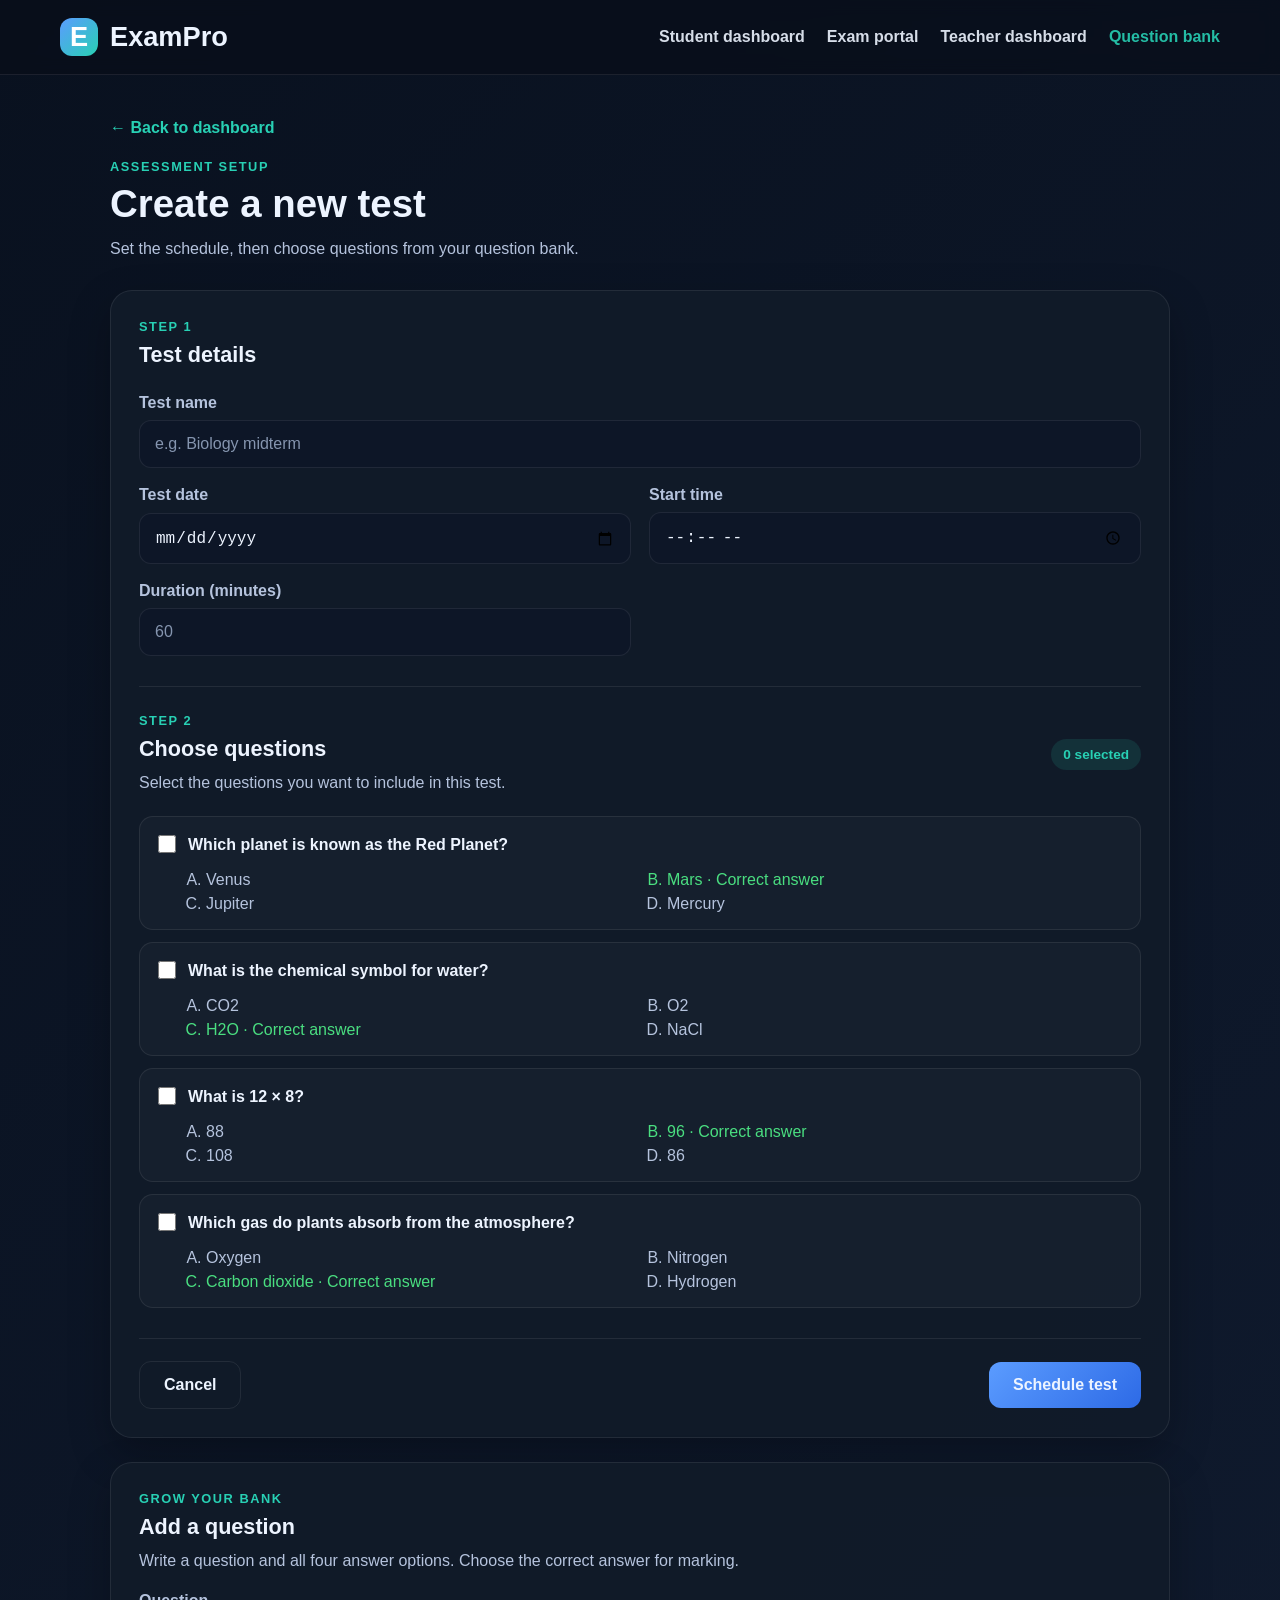
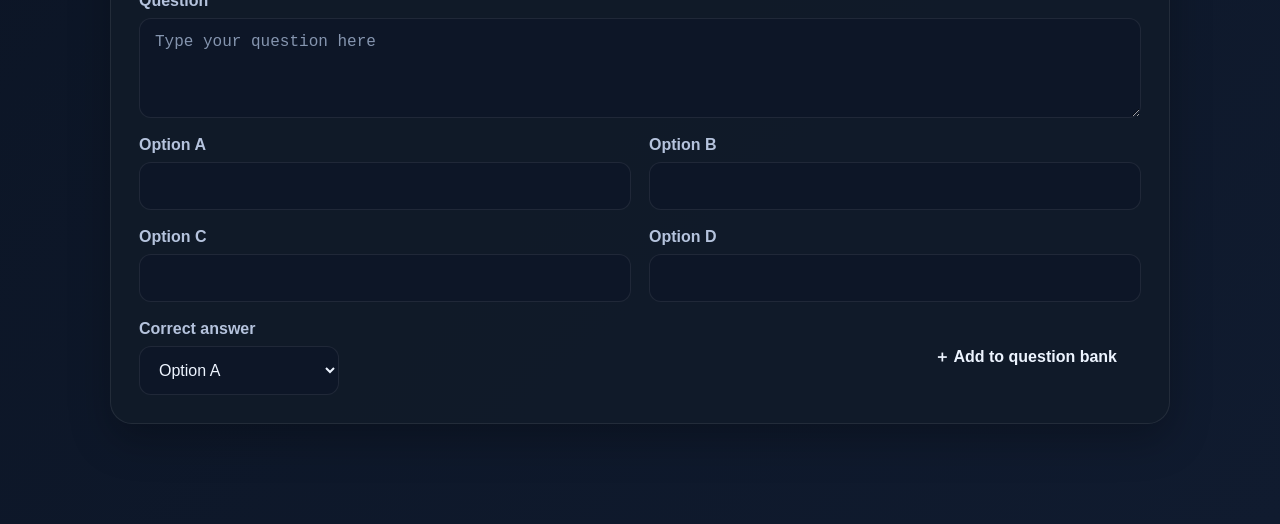
==== commit 7c6fef95: "final checks" ====
--- a/pages/create-test.html
+++ b/pages/create-test.html
@@ -10,8 +10,8 @@
   <body data-page="create-test">
     <header class="topbar">
       <a class="brand" href="teacher-dashboard.html">
-        <span class="brand-mark" aria-hidden="true">A</span>
-        <span>Assessly</span>
+        <span class="brand-mark" aria-hidden="true">E</span>
+        <span>ExamPro</span>
       </a>
       <nav aria-label="Main navigation">
         <a href="student-dashboard.html">Student dashboard</a>
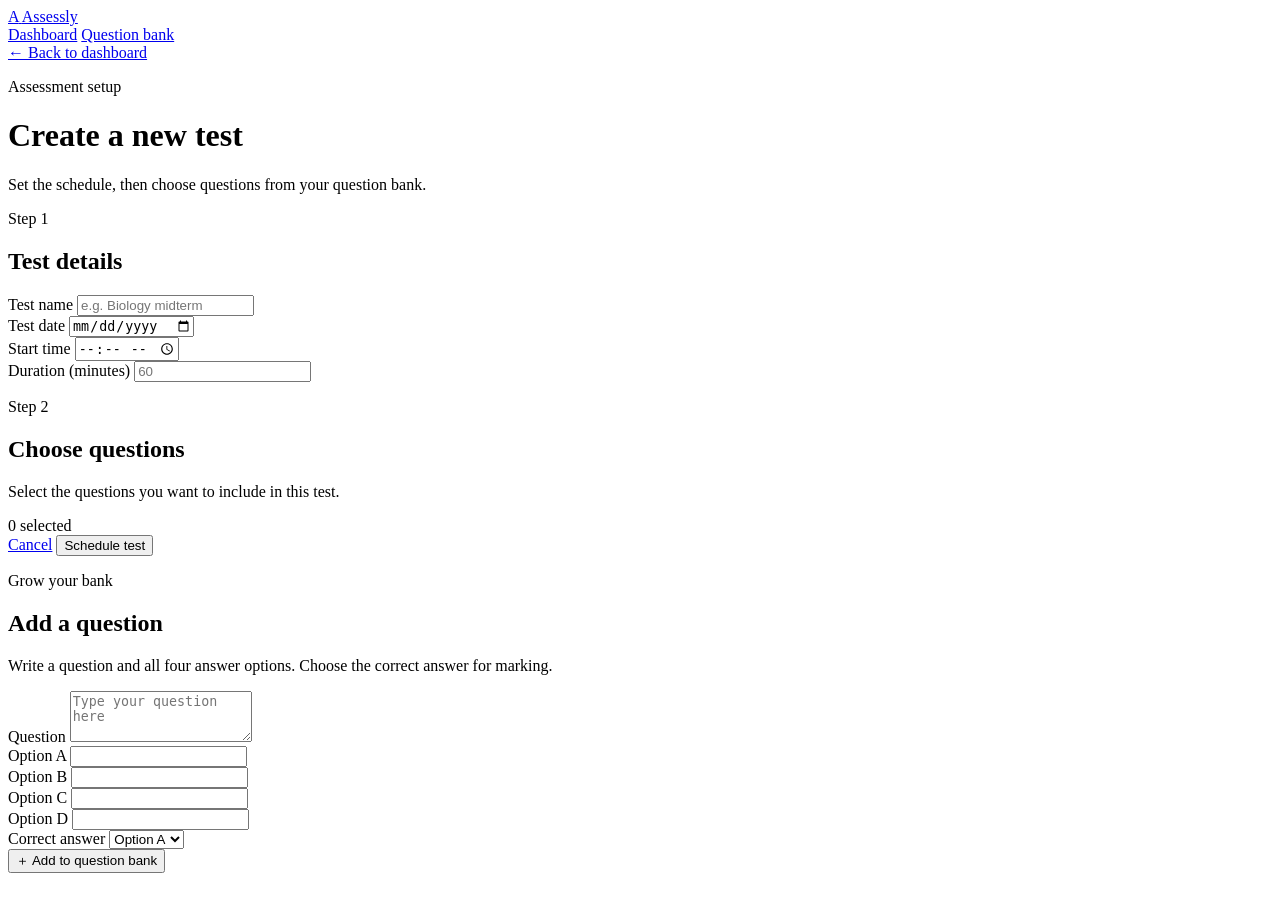
==== commit 54c479f6: "Merge ddb2141ed4ef9f98a7ea9362772dd1a4b751851a into bf53e74ba6bbaa6aab6838fab7703d97fdb580c7" ====
--- a/pages/create-test.html
+++ b/pages/create-test.html
@@ -4,19 +4,17 @@
     <meta charset="UTF-8" />
     <meta name="viewport" content="width=device-width, initial-scale=1.0" />
     <title>Create a test | Assessly</title>
-    <link rel="stylesheet" href="../teacher.css" />
-    <script src="../teacher.js" defer></script>
+    <link rel="stylesheet" href="../style.css" />
+    <script src="../script.js" defer></script>
   </head>
   <body data-page="create-test">
     <header class="topbar">
       <a class="brand" href="teacher-dashboard.html">
-        <span class="brand-mark" aria-hidden="true">E</span>
-        <span>ExamPro</span>
+        <span class="brand-mark" aria-hidden="true">A</span>
+        <span>Assessly</span>
       </a>
       <nav aria-label="Main navigation">
-        <a href="student-dashboard.html">Student dashboard</a>
-        <a href="exam.html">Exam portal</a>
-        <a href="teacher-dashboard.html">Teacher dashboard</a>
+        <a href="teacher-dashboard.html">Dashboard</a>
         <a href="create-test.html" aria-current="page">Question bank</a>
       </nav>
     </header>
